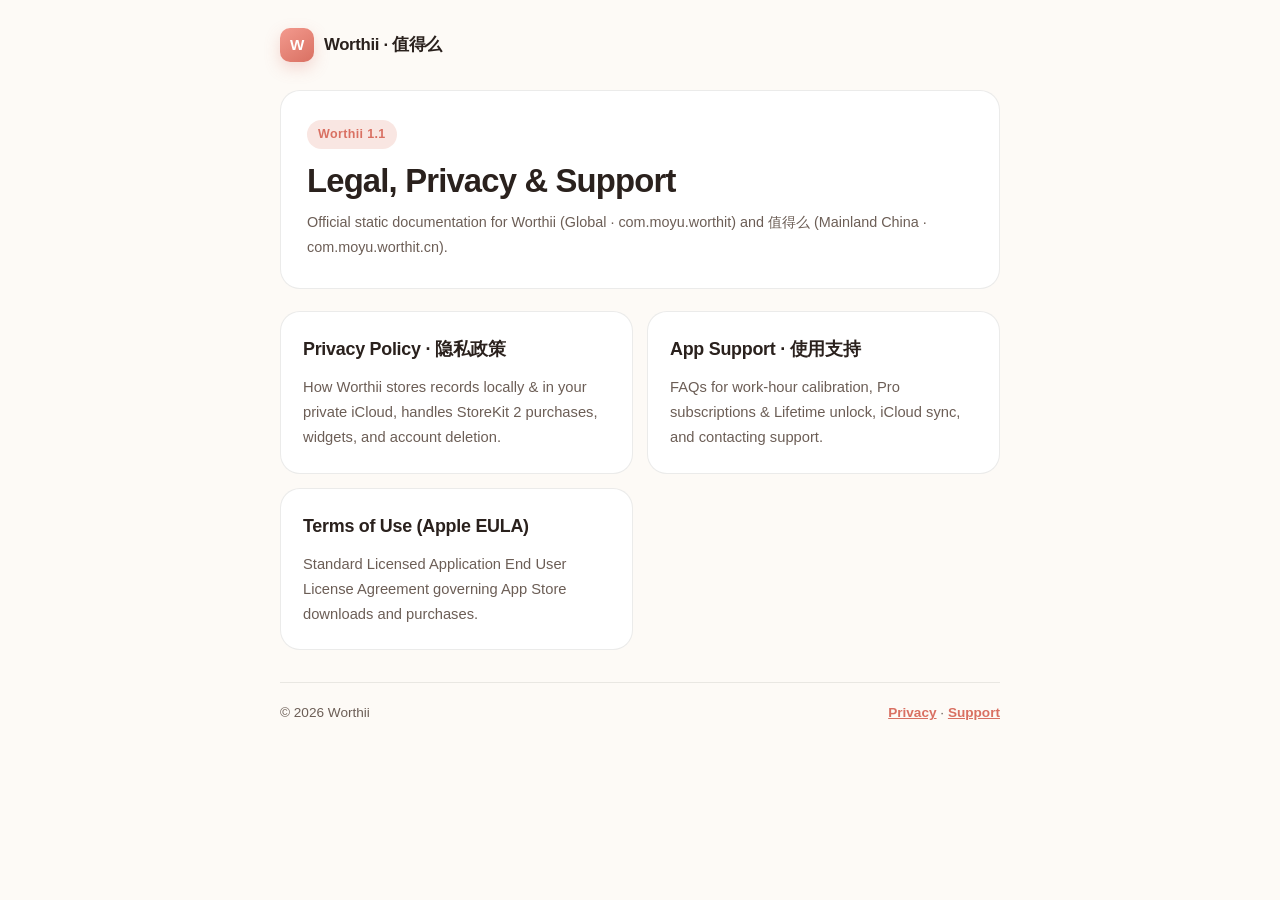
==== index.html @ dd05ef12 "Publish Worthii static legal & support pages for v1.1.0" ====
<!doctype html>
<html lang="en">
<head>
  <meta charset="utf-8">
  <meta name="viewport" content="width=device-width, initial-scale=1">
  <title>Worthii · Legal &amp; Support</title>
  <link rel="stylesheet" href="./style.css">
</head>
<body>
  <div class="wrap">
    <header>
      <a class="brand" href="./index.html">
        <span class="brand-mark">W</span>
        <span>Worthii · 值得么</span>
      </a>
    </header>

    <section class="hero">
      <span class="pill">Worthii 1.1</span>
      <h1>Legal, Privacy &amp; Support</h1>
      <p class="meta">Official static documentation for Worthii (Global · com.moyu.worthit) and 值得么 (Mainland China · com.moyu.worthit.cn).</p>
    </section>

    <div class="grid">
      <a class="cta-card" href="./privacy.html">
        <h2>Privacy Policy · 隐私政策</h2>
        <p>How Worthii stores records locally &amp; in your private iCloud, handles StoreKit 2 purchases, widgets, and account deletion.</p>
      </a>
      <a class="cta-card" href="./support.html">
        <h2>App Support · 使用支持</h2>
        <p>FAQs for work-hour calibration, Pro subscriptions &amp; Lifetime unlock, iCloud sync, and contacting support.</p>
      </a>
      <a class="cta-card" href="https://www.apple.com/legal/internet-services/itunes/dev/stdeula/" rel="noopener noreferrer">
        <h2>Terms of Use (Apple EULA)</h2>
        <p>Standard Licensed Application End User License Agreement governing App Store downloads and purchases.</p>
      </a>
    </div>

    <footer>
      <span>© 2026 Worthii</span>
      <span><a href="./privacy.html">Privacy</a> · <a href="./support.html">Support</a></span>
    </footer>
  </div>
</body>
</html>
---- style.css ----
:root {
  --bg: #fdfaf6;
  --surface: #ffffff;
  --surface-soft: #f6efe8;
  --ink: #2a211d;
  --muted: #6c5e56;
  --accent: #d97062;
  --accent-soft: #f9e6e2;
  --border: rgba(42, 33, 29, 0.09);
  --radius: 20px;
}

@media (prefers-color-scheme: dark) {
  :root {
    --bg: #171311;
    --surface: #221c19;
    --surface-soft: #2b231f;
    --ink: #f7efe8;
    --muted: #bfb1a7;
    --accent: #f08f82;
    --accent-soft: rgba(240, 143, 130, 0.14);
    --border: rgba(247, 239, 232, 0.12);
  }
}

* {
  box-sizing: border-box;
}

body {
  margin: 0;
  font-family: -apple-system, BlinkMacSystemFont, "SF Pro Text", "PingFang SC",
    "PingFang TC", "Hiragino Sans", "Apple SD Gothic Neo", sans-serif;
  background: var(--bg);
  color: var(--ink);
  line-height: 1.72;
  -webkit-font-smoothing: antialiased;
}

.wrap {
  max-width: 760px;
  margin: 0 auto;
  padding: 28px 20px 64px;
}

header {
  display: flex;
  flex-wrap: wrap;
  align-items: center;
  justify-content: space-between;
  gap: 14px;
  margin-bottom: 28px;
}

.brand {
  display: inline-flex;
  align-items: center;
  gap: 10px;
  text-decoration: none;
  color: var(--ink);
  font-weight: 800;
  font-size: 1.05rem;
  letter-spacing: -0.02em;
}

.brand-mark {
  width: 34px;
  height: 34px;
  border-radius: 10px;
  background: linear-gradient(145deg, #f39a8e, #d97062);
  display: inline-flex;
  align-items: center;
  justify-content: center;
  color: #fff;
  font-size: 0.95rem;
  font-weight: 900;
  box-shadow: 0 6px 16px rgba(217, 112, 98, 0.25);
}

.lang-nav {
  display: flex;
  flex-wrap: wrap;
  gap: 6px;
}

.lang-btn {
  border: 1px solid var(--border);
  background: var(--surface);
  color: var(--muted);
  border-radius: 999px;
  padding: 5px 12px;
  font-size: 0.82rem;
  font-weight: 600;
  cursor: pointer;
}

.lang-btn.active {
  background: var(--accent);
  border-color: var(--accent);
  color: #fff;
}

.hero {
  background: var(--surface);
  border: 1px solid var(--border);
  border-radius: var(--radius);
  padding: 28px 26px;
  margin-bottom: 22px;
}

.pill {
  display: inline-block;
  font-size: 0.78rem;
  font-weight: 700;
  letter-spacing: 0.03em;
  color: var(--accent);
  background: var(--accent-soft);
  padding: 4px 11px;
  border-radius: 999px;
  margin-bottom: 12px;
}

h1 {
  margin: 0 0 8px;
  font-size: clamp(1.55rem, 4vw, 2.05rem);
  line-height: 1.25;
  letter-spacing: -0.025em;
}

.meta {
  margin: 0;
  color: var(--muted);
  font-size: 0.9rem;
}

.card {
  background: var(--surface);
  border: 1px solid var(--border);
  border-radius: var(--radius);
  padding: 22px 24px;
  margin-bottom: 16px;
}

h2 {
  margin: 0 0 10px;
  font-size: 1.12rem;
  letter-spacing: -0.015em;
}

p {
  margin: 0 0 10px;
}

p:last-child {
  margin-bottom: 0;
}

ul {
  margin: 6px 0 0;
  padding-left: 20px;
}

li {
  margin-bottom: 6px;
}

a {
  color: var(--accent);
  font-weight: 600;
}

.grid {
  display: grid;
  grid-template-columns: repeat(auto-fit, minmax(240px, 1fr));
  gap: 14px;
}

.cta-card {
  display: block;
  text-decoration: none;
  color: var(--ink);
  background: var(--surface);
  border: 1px solid var(--border);
  border-radius: var(--radius);
  padding: 22px;
  transition: transform 140ms ease, border-color 140ms ease;
}

.cta-card:hover {
  transform: translateY(-2px);
  border-color: var(--accent);
}

.cta-card p {
  color: var(--muted);
  font-size: 0.92rem;
  font-weight: 400;
}

[data-lang] {
  display: none;
}

[data-lang].active {
  display: block;
}

footer {
  margin-top: 32px;
  padding-top: 18px;
  border-top: 1px solid var(--border);
  color: var(--muted);
  font-size: 0.85rem;
  display: flex;
  flex-wrap: wrap;
  justify-content: space-between;
  gap: 10px;
}
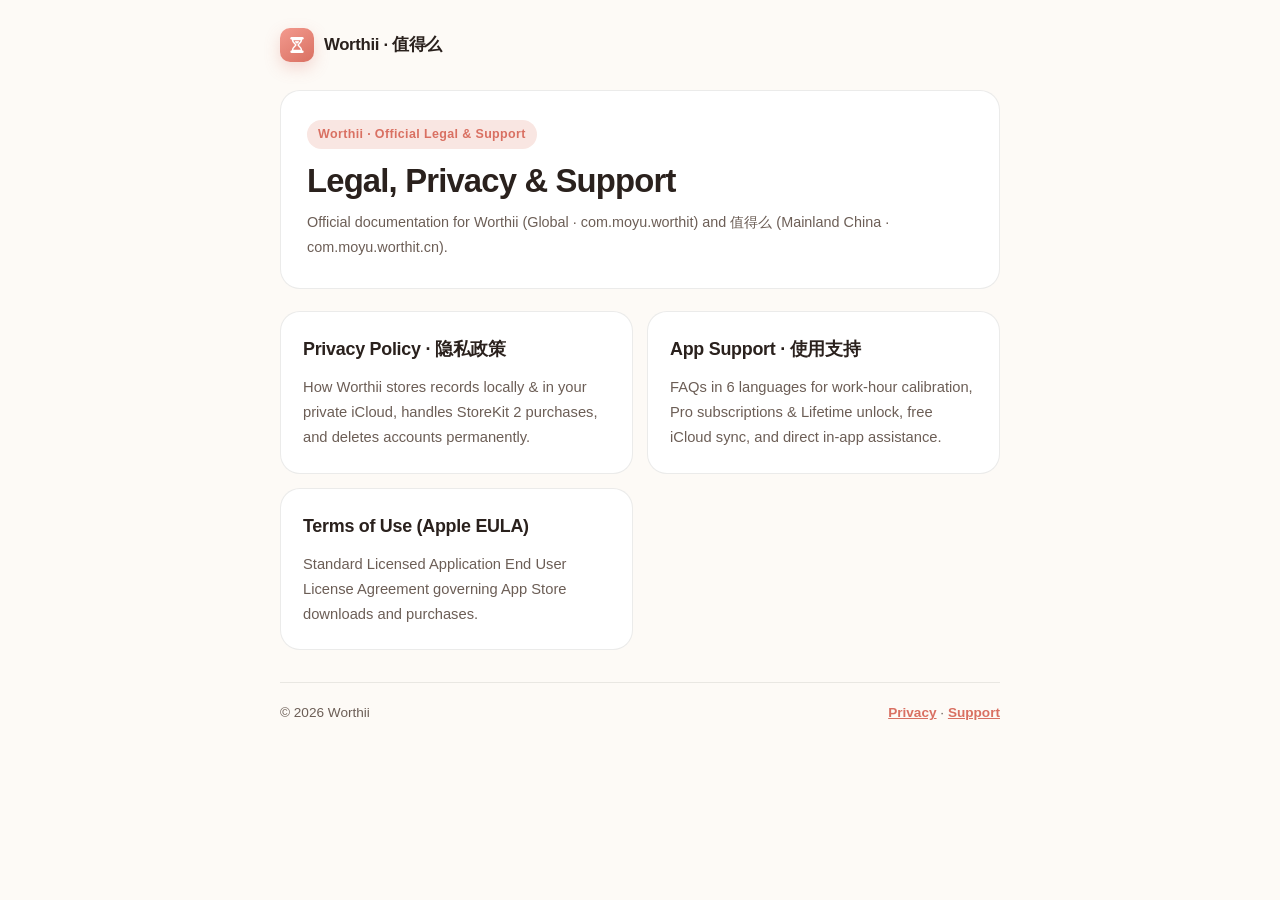
==== commit 2ea336a9: "Update Worthii 2.0 legal and support site (6-language 7-section parity)" ====
--- a/index.html
+++ b/index.html
@@ -10,25 +10,32 @@
   <div class="wrap">
     <header>
       <a class="brand" href="./index.html">
-        <span class="brand-mark">W</span>
+        <span class="brand-mark" aria-hidden="true">
+          <svg width="20" height="20" viewBox="0 0 24 24" fill="none">
+            <rect x="4" y="2.5" width="16" height="3" rx="1.5" fill="currentColor"/>
+            <rect x="4" y="18.5" width="16" height="3" rx="1.5" fill="currentColor"/>
+            <path d="M6.5 5.5C6.5 9.2 10.6 10.8 10.6 12C10.6 13.2 6.5 14.8 6.5 18.5H17.5C17.5 14.8 13.4 13.2 13.4 12C13.4 10.8 17.5 9.2 17.5 5.5H6.5Z" stroke="currentColor" stroke-width="1.8" stroke-linejoin="round"/>
+            <path d="M9.6 8.2C9.6 7.3 10.4 6.8 11.1 7.2C11.6 7.4 12 7.9 12 7.9C12 7.9 12.4 7.4 12.9 7.2C13.6 6.8 14.4 7.3 14.4 8.2C14.4 9.2 12 10.7 12 10.7C12 10.7 9.6 9.2 9.6 8.2Z" fill="currentColor"/>
+          </svg>
+        </span>
         <span>Worthii · 值得么</span>
       </a>
     </header>
 
     <section class="hero">
-      <span class="pill">Worthii 1.1</span>
+      <span class="pill">Worthii · Official Legal &amp; Support</span>
       <h1>Legal, Privacy &amp; Support</h1>
-      <p class="meta">Official static documentation for Worthii (Global · com.moyu.worthit) and 值得么 (Mainland China · com.moyu.worthit.cn).</p>
+      <p class="meta">Official documentation for Worthii (Global · com.moyu.worthit) and 值得么 (Mainland China · com.moyu.worthit.cn).</p>
     </section>
 
     <div class="grid">
       <a class="cta-card" href="./privacy.html">
         <h2>Privacy Policy · 隐私政策</h2>
-        <p>How Worthii stores records locally &amp; in your private iCloud, handles StoreKit 2 purchases, widgets, and account deletion.</p>
+        <p>How Worthii stores records locally &amp; in your private iCloud, handles StoreKit 2 purchases, and deletes accounts permanently.</p>
       </a>
       <a class="cta-card" href="./support.html">
         <h2>App Support · 使用支持</h2>
-        <p>FAQs for work-hour calibration, Pro subscriptions &amp; Lifetime unlock, iCloud sync, and contacting support.</p>
+        <p>FAQs in 6 languages for work-hour calibration, Pro subscriptions &amp; Lifetime unlock, free iCloud sync, and direct in-app assistance.</p>
       </a>
       <a class="cta-card" href="https://www.apple.com/legal/internet-services/itunes/dev/stdeula/" rel="noopener noreferrer">
         <h2>Terms of Use (Apple EULA)</h2>
